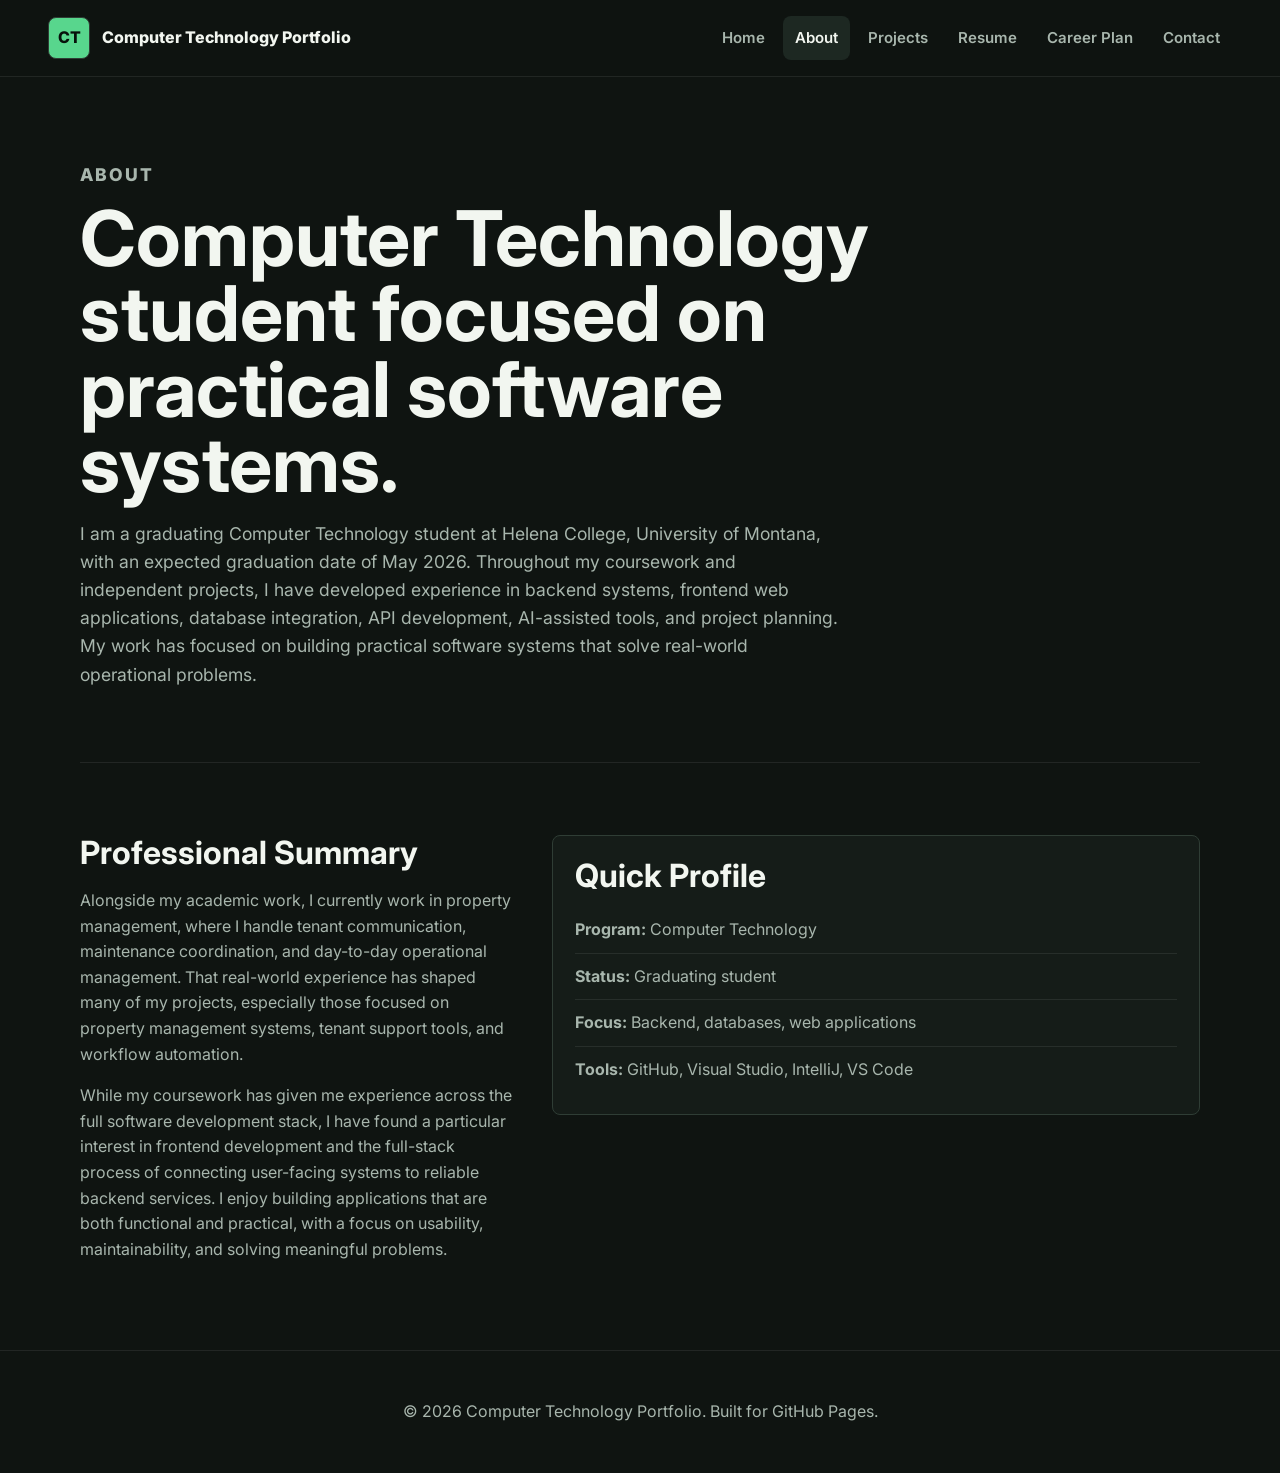
==== about.html @ 8f76266e "Initial portfolio site commit" ====
<!DOCTYPE html>
<html lang="en">
<head>
  <meta charset="UTF-8">
  <meta name="viewport" content="width=device-width, initial-scale=1.0">
  <meta name="description" content="About a graduating Computer Technology student.">
  <title>Developer Portfolio | About</title>
  <link rel="preconnect" href="https://fonts.googleapis.com">
  <link rel="preconnect" href="https://fonts.gstatic.com" crossorigin>
  <link href="https://fonts.googleapis.com/css2?family=Inter:wght@400;500;600;700;800&display=swap" rel="stylesheet">
  <link rel="stylesheet" href="css/styles.css">
</head>
<body>
  <header class="site-header">
    <a class="brand" href="index.html">
      <span class="brand-mark">CT</span>
      <span class="brand-text">Computer Technology Portfolio</span>
    </a>
    <button class="nav-toggle" type="button" aria-expanded="false" aria-controls="primary-nav">
      <span class="sr-only">Toggle navigation</span><span></span><span></span><span></span>
    </button>
    <nav class="site-nav" id="primary-nav" aria-label="Primary navigation">
      <a href="index.html" data-nav="home">Home</a>
      <a href="about.html" data-nav="about">About</a>
      <a href="projects.html" data-nav="projects">Projects</a>
      <a href="resume.html" data-nav="resume">Resume</a>
      <a href="career-plan.html" data-nav="career">Career Plan</a>
      <a href="contact.html" data-nav="contact">Contact</a>
    </nav>
  </header>

  <main>
    <section class="page-hero">
      <p class="eyebrow">About</p>
      <h1>Computer Technology student focused on practical software systems.</h1>
      <p>
        I am a graduating Computer Technology student at Helena College, University of Montana, with an expected graduation date of May 2026. Throughout my coursework and independent projects, I have developed experience in backend systems, frontend web applications, database integration, API development, AI-assisted tools, and project planning. My work has focused on building practical software systems that solve real-world operational problems.
      </p> 
    </section>

    <section class="content-section two-column">
      <div class="prose">
        <h2>Professional Summary</h2>
        <p>
          Alongside my academic work, I currently work in property management, where I handle tenant communication, maintenance coordination, and day-to-day operational management. That real-world experience has shaped many of my projects, especially those focused on property management systems, tenant support tools, and workflow automation.
        </p>

        <p>
          While my coursework has given me experience across the full software development stack, I have found a particular interest in frontend development and the full-stack process of connecting user-facing systems to reliable backend services. I enjoy building applications that are both functional and practical, with a focus on usability, maintainability, and solving meaningful problems.
        </p>
      </div>
      <div class="info-panel">
        <h2>Quick Profile</h2>
        <ul class="clean-list">
          <li><strong>Program:</strong> Computer Technology</li>
          <li><strong>Status:</strong> Graduating student</li>
          <li><strong>Focus:</strong> Backend, databases, web applications</li>
          <li><strong>Tools:</strong> GitHub, Visual Studio, IntelliJ, VS Code</li>
        </ul>
      </div>
    </section>
  </main>

  <footer class="site-footer">
    <p>&copy; <span id="year"></span> Computer Technology Portfolio. Built for GitHub Pages.</p>
  </footer>

  <script src="js/main.js"></script>
</body>
</html>
---- css/styles.css ----
:root {
  color-scheme: dark;
  --bg: #0f1411;
  --surface: #151c18;
  --surface-2: #1d2822;
  --border: #2f3d35;
  --text: #f2f6f0;
  --muted: #a8b6ad;
  --accent: #58d68d;
  --accent-strong: #7ee2a5;
  --accent-contrast: #07110b;
  --warning: #f0c36a;
  --shadow: 0 22px 60px rgba(0, 0, 0, 0.28);
  --max-width: 1120px;
}

* {
  box-sizing: border-box;
}

html {
  scroll-behavior: smooth;
}

body {
  margin: 0;
  min-height: 100vh;
  font-family: "Inter", Arial, sans-serif;
  background: var(--bg);
  color: var(--text);
  line-height: 1.6;
}

a {
  color: inherit;
}

img {
  max-width: 100%;
  display: block;
}

.sr-only {
  position: absolute;
  width: 1px;
  height: 1px;
  padding: 0;
  margin: -1px;
  overflow: hidden;
  clip: rect(0, 0, 0, 0);
  white-space: nowrap;
  border: 0;
}

.site-header {
  position: sticky;
  top: 0;
  z-index: 20;
  display: flex;
  align-items: center;
  justify-content: space-between;
  gap: 24px;
  padding: 16px clamp(18px, 4vw, 48px);
  border-bottom: 1px solid rgba(255, 255, 255, 0.08);
  background: rgba(15, 20, 17, 0.92);
  backdrop-filter: blur(14px);
}

.brand {
  display: inline-flex;
  align-items: center;
  gap: 12px;
  min-width: 0;
  text-decoration: none;
  font-weight: 800;
}

.brand-mark {
  display: grid;
  place-items: center;
  width: 42px;
  height: 42px;
  border: 1px solid var(--border);
  border-radius: 8px;
  background: var(--accent);
  color: var(--accent-contrast);
  flex: 0 0 auto;
}

.brand-text {
  overflow-wrap: anywhere;
}

.site-nav {
  display: flex;
  align-items: center;
  gap: 6px;
}

.site-nav a {
  padding: 10px 12px;
  border-radius: 8px;
  color: var(--muted);
  text-decoration: none;
  font-size: 0.94rem;
  font-weight: 600;
}

.site-nav a:hover,
.site-nav a.active {
  color: var(--text);
  background: var(--surface-2);
}

.nav-toggle {
  display: none;
  width: 44px;
  height: 44px;
  border: 1px solid var(--border);
  border-radius: 8px;
  background: var(--surface);
  color: var(--text);
}

.nav-toggle span:not(.sr-only) {
  display: block;
  width: 18px;
  height: 2px;
  margin: 4px auto;
  background: currentColor;
}

.section-band,
.content-section,
.page-hero {
  width: min(100% - 36px, var(--max-width));
  margin: 0 auto;
}

.hero {
  display: grid;
  grid-template-columns: minmax(0, 1.1fr) minmax(320px, 0.9fr);
  align-items: center;
  gap: clamp(28px, 6vw, 72px);
  min-height: calc(100vh - 78px);
  padding: 72px 0;
}

.hero h1,
.page-hero h1 {
  margin: 0;
  max-width: 820px;
  font-size: clamp(2.4rem, 6vw, 5.4rem);
  line-height: 0.98;
  letter-spacing: 0;
}

.hero-copy,
.page-hero p {
  max-width: 760px;
  color: var(--muted);
  font-size: 1.1rem;
}

.eyebrow {
  margin: 0 0 12px;
  color: var(--accent-strong);
  font-size: 0.78rem;
  font-weight: 800;
  letter-spacing: 0.12em;
  text-transform: uppercase;
}

.button-row {
  display: flex;
  flex-wrap: wrap;
  gap: 12px;
  margin-top: 28px;
}

.button {
  display: inline-flex;
  align-items: center;
  justify-content: center;
  min-height: 44px;
  padding: 11px 16px;
  border: 1px solid transparent;
  border-radius: 8px;
  text-decoration: none;
  font-weight: 800;
}

.button-primary {
  background: var(--accent);
  color: var(--accent-contrast);
}

.button-secondary {
  background: var(--surface-2);
  border-color: var(--border);
}

.button-ghost {
  border-color: var(--border);
  color: var(--muted);
}

.hero-visual {
  min-width: 0;
}

.visual-panel {
  overflow: hidden;
  border: 1px solid var(--border);
  border-radius: 8px;
  background: #111815;
  box-shadow: var(--shadow);
}

.visual-toolbar {
  display: flex;
  gap: 8px;
  padding: 14px;
  border-bottom: 1px solid var(--border);
  background: var(--surface);
}

.visual-toolbar span {
  width: 11px;
  height: 11px;
  border-radius: 50%;
  background: var(--muted);
}

.visual-toolbar span:nth-child(1) {
  background: #f87171;
}

.visual-toolbar span:nth-child(2) {
  background: var(--warning);
}

.visual-toolbar span:nth-child(3) {
  background: var(--accent);
}

.visual-panel pre {
  margin: 0;
  padding: clamp(20px, 4vw, 34px);
  overflow-x: auto;
  color: #dbeee1;
  font-size: clamp(0.86rem, 2vw, 1rem);
}

.content-section {
  padding: 72px 0;
  border-top: 1px solid rgba(255, 255, 255, 0.08);
}

.page-hero {
  padding: 84px 0 56px;
}

.section-heading {
  max-width: 720px;
  margin-bottom: 28px;
}

.section-heading h2,
.prose h2,
.info-panel h2,
.plan-item h2,
.contact-card h2 {
  margin: 0 0 12px;
  font-size: clamp(1.35rem, 3vw, 2rem);
  line-height: 1.15;
}

.skill-grid,
.feature-grid,
.project-grid,
.plan-grid,
.contact-grid {
  display: grid;
  gap: 18px;
}

.skill-grid {
  grid-template-columns: repeat(4, minmax(0, 1fr));
}

.feature-grid,
.contact-grid {
  grid-template-columns: repeat(3, minmax(0, 1fr));
}

.project-grid {
  grid-template-columns: repeat(2, minmax(0, 1fr));
}

.plan-grid {
  grid-template-columns: repeat(2, minmax(0, 1fr));
}

.skill-card,
.feature-item,
.project-card,
.info-panel,
.plan-item,
.contact-card {
  border: 1px solid var(--border);
  border-radius: 8px;
  background: var(--surface);
}

.skill-card,
.feature-item,
.info-panel,
.plan-item,
.contact-card {
  padding: 22px;
}

.skill-card h3,
.feature-item h3,
.project-card h2 {
  margin: 0 0 10px;
  line-height: 1.2;
}

.skill-card p,
.feature-item p,
.project-card p,
.plan-item p,
.contact-card p,
.prose p {
  color: var(--muted);
}

.feature-number {
  margin: 0 0 18px;
  color: var(--accent-strong);
  font-weight: 800;
}

.feature-item a,
.text-link,
.contact-card a {
  color: var(--accent-strong);
  font-weight: 800;
}

.split-section,
.two-column {
  display: grid;
  grid-template-columns: minmax(0, 0.8fr) minmax(0, 1.2fr);
  gap: 40px;
  align-items: start;
}

.project-card {
  scroll-margin-top: 96px;
  overflow: hidden;
}

.project-card-main {
  padding: 22px;
}

.project-card footer {
  display: flex;
  flex-wrap: wrap;
  gap: 12px;
  align-items: center;
  justify-content: space-between;
  margin-top: 18px;
}

.repo-link {
  color: var(--accent-strong);
  font-weight: 800;
  text-decoration: none;
}

.expand-button {
  min-height: 40px;
  padding: 9px 13px;
  border: 1px solid var(--border);
  border-radius: 8px;
  background: var(--surface-2);
  color: var(--text);
  font: inherit;
  font-weight: 800;
  cursor: pointer;
}

.ccarr {
  display: none;
  padding: 0 22px 22px;
}

.project-card.is-open .ccarr {
  display: block;
}

.ccarr-grid {
  display: grid;
  gap: 12px;
  padding-top: 18px;
  border-top: 1px solid var(--border);
}

.ccarr-item {
  padding: 14px;
  border-radius: 8px;
  background: rgba(255, 255, 255, 0.035);
}

.ccarr-item h3 {
  margin: 0 0 6px;
  font-size: 1rem;
}

.ccarr-item p {
  margin: 0;
  color: var(--muted);
}

.tag-list {
  display: flex;
  flex-wrap: wrap;
  gap: 8px;
  margin-top: 16px;
}

.tag-list span {
  display: inline-flex;
  align-items: center;
  min-height: 32px;
  padding: 6px 10px;
  border: 1px solid var(--border);
  border-radius: 8px;
  color: #dce9e0;
  background: var(--surface-2);
  font-size: 0.88rem;
  font-weight: 700;
}

.clean-list {
  margin: 0;
  padding: 0;
  list-style: none;
}

.clean-list li {
  padding: 10px 0;
  border-bottom: 1px solid rgba(255, 255, 255, 0.08);
  color: var(--muted);
}

.clean-list li:last-child {
  border-bottom: 0;
}

.site-footer {
  padding: 32px 18px;
  border-top: 1px solid rgba(255, 255, 255, 0.08);
  color: var(--muted);
  text-align: center;
}

@media (max-width: 920px) {
  .nav-toggle {
    display: block;
  }

  .site-nav {
    position: absolute;
    left: 18px;
    right: 18px;
    top: 76px;
    display: none;
    flex-direction: column;
    align-items: stretch;
    padding: 10px;
    border: 1px solid var(--border);
    border-radius: 8px;
    background: var(--surface);
  }

  .site-nav.is-open {
    display: flex;
  }

  .hero,
  .split-section,
  .two-column {
    grid-template-columns: 1fr;
  }

  .hero {
    min-height: auto;
  }

  .skill-grid,
  .feature-grid,
  .project-grid,
  .plan-grid,
  .contact-grid {
    grid-template-columns: repeat(2, minmax(0, 1fr));
  }
}

@media (max-width: 640px) {
  .site-header {
    padding: 14px 18px;
  }

  .brand-text {
    max-width: 190px;
    font-size: 0.92rem;
    line-height: 1.15;
  }

  .section-band,
  .content-section,
  .page-hero {
    width: min(100% - 28px, var(--max-width));
  }

  .hero {
    padding: 48px 0;
  }

  .page-hero {
    padding: 56px 0 36px;
  }

  .content-section {
    padding: 48px 0;
  }

  .skill-grid,
  .feature-grid,
  .project-grid,
  .plan-grid,
  .contact-grid {
    grid-template-columns: 1fr;
  }

  .button {
    width: 100%;
  }
}
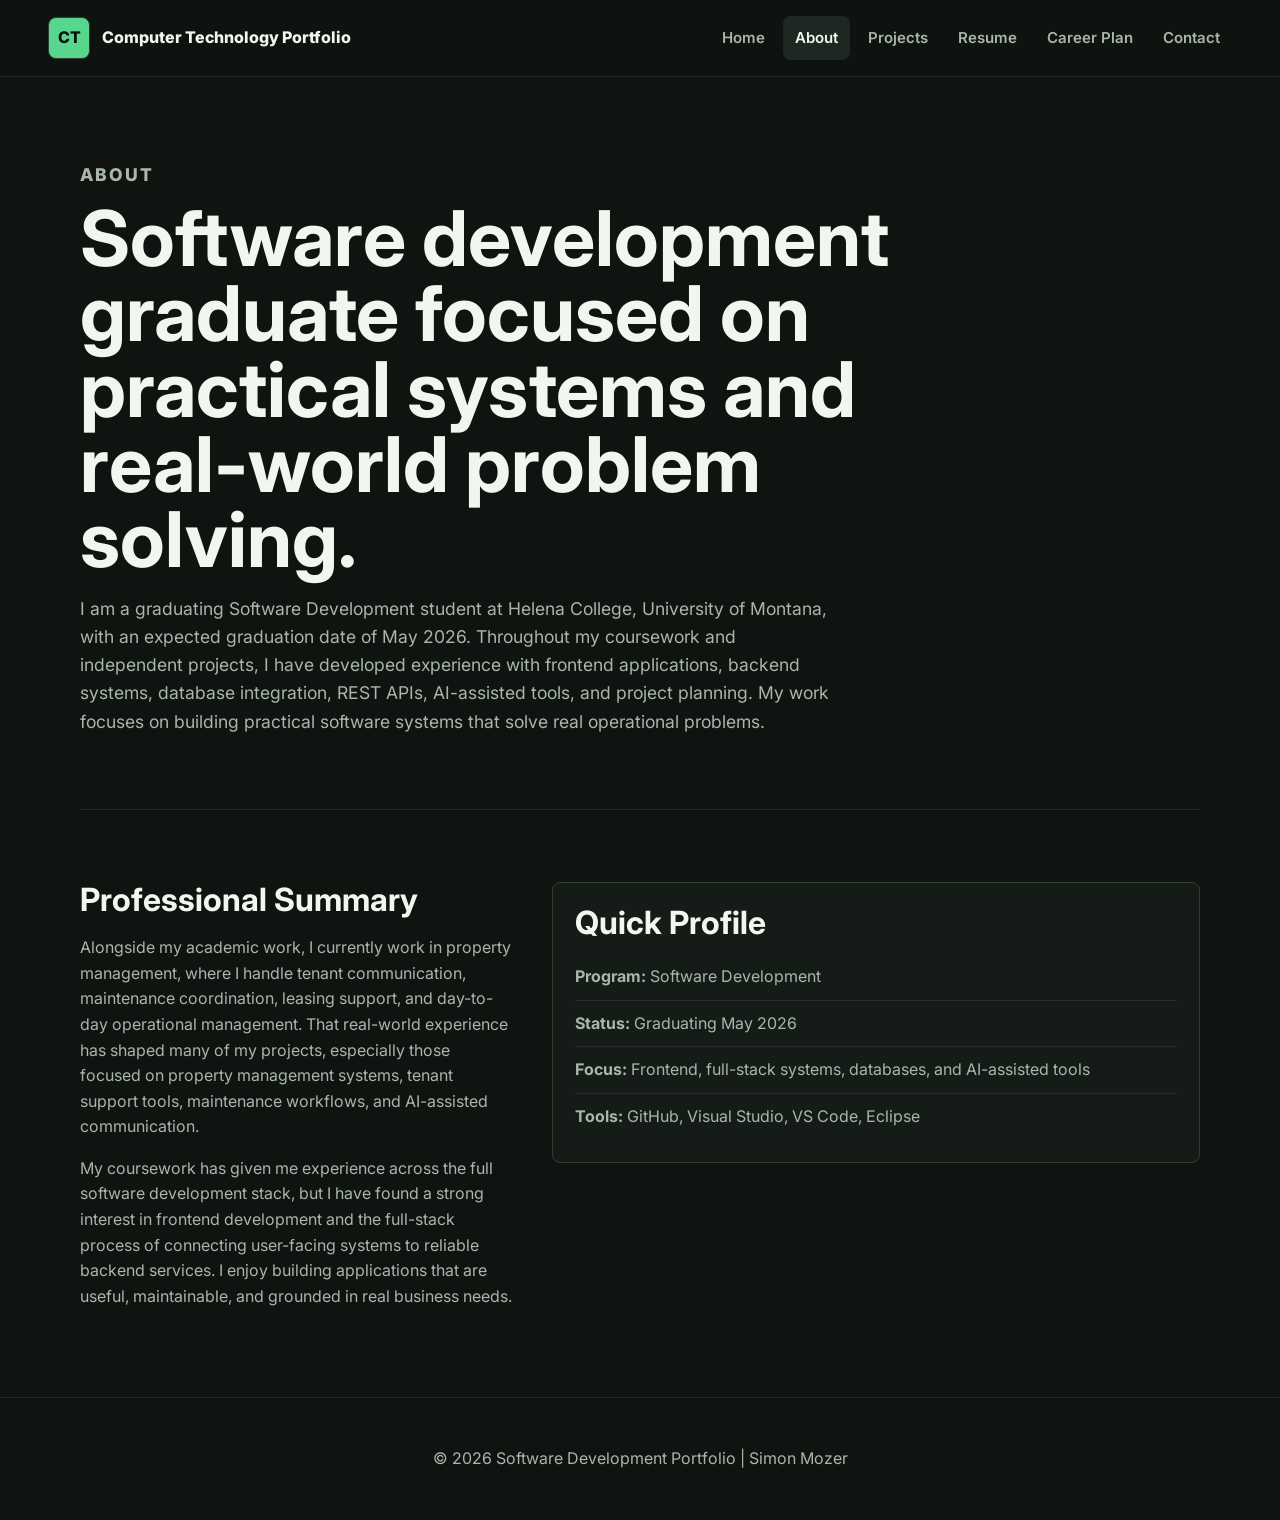
==== commit 5a6152a1: "Final portfolio polish and content updates" ====
--- a/about.html
+++ b/about.html
@@ -3,7 +3,7 @@
 <head>
   <meta charset="UTF-8">
   <meta name="viewport" content="width=device-width, initial-scale=1.0">
-  <meta name="description" content="About a graduating Computer Technology student.">
+  <meta name="description" content="About Simon Mozer, a software development graduate and property manager.">
   <title>Developer Portfolio | About</title>
   <link rel="preconnect" href="https://fonts.googleapis.com">
   <link rel="preconnect" href="https://fonts.gstatic.com" crossorigin>
@@ -32,9 +32,9 @@
   <main>
     <section class="page-hero">
       <p class="eyebrow">About</p>
-      <h1>Computer Technology student focused on practical software systems.</h1>
+      <h1>Software development graduate focused on practical systems and real-world problem solving.</h1>
       <p>
-        I am a graduating Computer Technology student at Helena College, University of Montana, with an expected graduation date of May 2026. Throughout my coursework and independent projects, I have developed experience in backend systems, frontend web applications, database integration, API development, AI-assisted tools, and project planning. My work has focused on building practical software systems that solve real-world operational problems.
+        I am a graduating Software Development student at Helena College, University of Montana, with an expected graduation date of May 2026. Throughout my coursework and independent projects, I have developed experience with frontend applications, backend systems, database integration, REST APIs, AI-assisted tools, and project planning. My work focuses on building practical software systems that solve real operational problems.
       </p> 
     </section>
 
@@ -42,29 +42,30 @@
       <div class="prose">
         <h2>Professional Summary</h2>
         <p>
-          Alongside my academic work, I currently work in property management, where I handle tenant communication, maintenance coordination, and day-to-day operational management. That real-world experience has shaped many of my projects, especially those focused on property management systems, tenant support tools, and workflow automation.
+          Alongside my academic work, I currently work in property management, where I handle tenant communication, maintenance coordination, leasing support, and day-to-day operational management. That real-world experience has shaped many of my projects, especially those focused on property management systems, tenant support tools, maintenance workflows, and AI-assisted communication.
         </p>
 
         <p>
-          While my coursework has given me experience across the full software development stack, I have found a particular interest in frontend development and the full-stack process of connecting user-facing systems to reliable backend services. I enjoy building applications that are both functional and practical, with a focus on usability, maintainability, and solving meaningful problems.
+          My coursework has given me experience across the full software development stack, but I have found a strong interest in frontend development and the full-stack process of connecting user-facing systems to reliable backend services. I enjoy building applications that are useful, maintainable, and grounded in real business needs.
         </p>
       </div>
+
       <div class="info-panel">
         <h2>Quick Profile</h2>
         <ul class="clean-list">
-          <li><strong>Program:</strong> Computer Technology</li>
-          <li><strong>Status:</strong> Graduating student</li>
-          <li><strong>Focus:</strong> Backend, databases, web applications</li>
-          <li><strong>Tools:</strong> GitHub, Visual Studio, IntelliJ, VS Code</li>
+          <li><strong>Program:</strong> Software Development</li>
+          <li><strong>Status:</strong> Graduating May 2026</li>
+          <li><strong>Focus:</strong> Frontend, full-stack systems, databases, and AI-assisted tools</li>
+          <li><strong>Tools:</strong> GitHub, Visual Studio, VS Code, Eclipse</li>
         </ul>
       </div>
     </section>
   </main>
 
   <footer class="site-footer">
-    <p>&copy; <span id="year"></span> Computer Technology Portfolio. Built for GitHub Pages.</p>
+    <p>&copy; <span id="year"></span> Software Development Portfolio | Simon Mozer</p>
   </footer>
 
   <script src="js/main.js"></script>
 </body>
-</html>
+</html>
